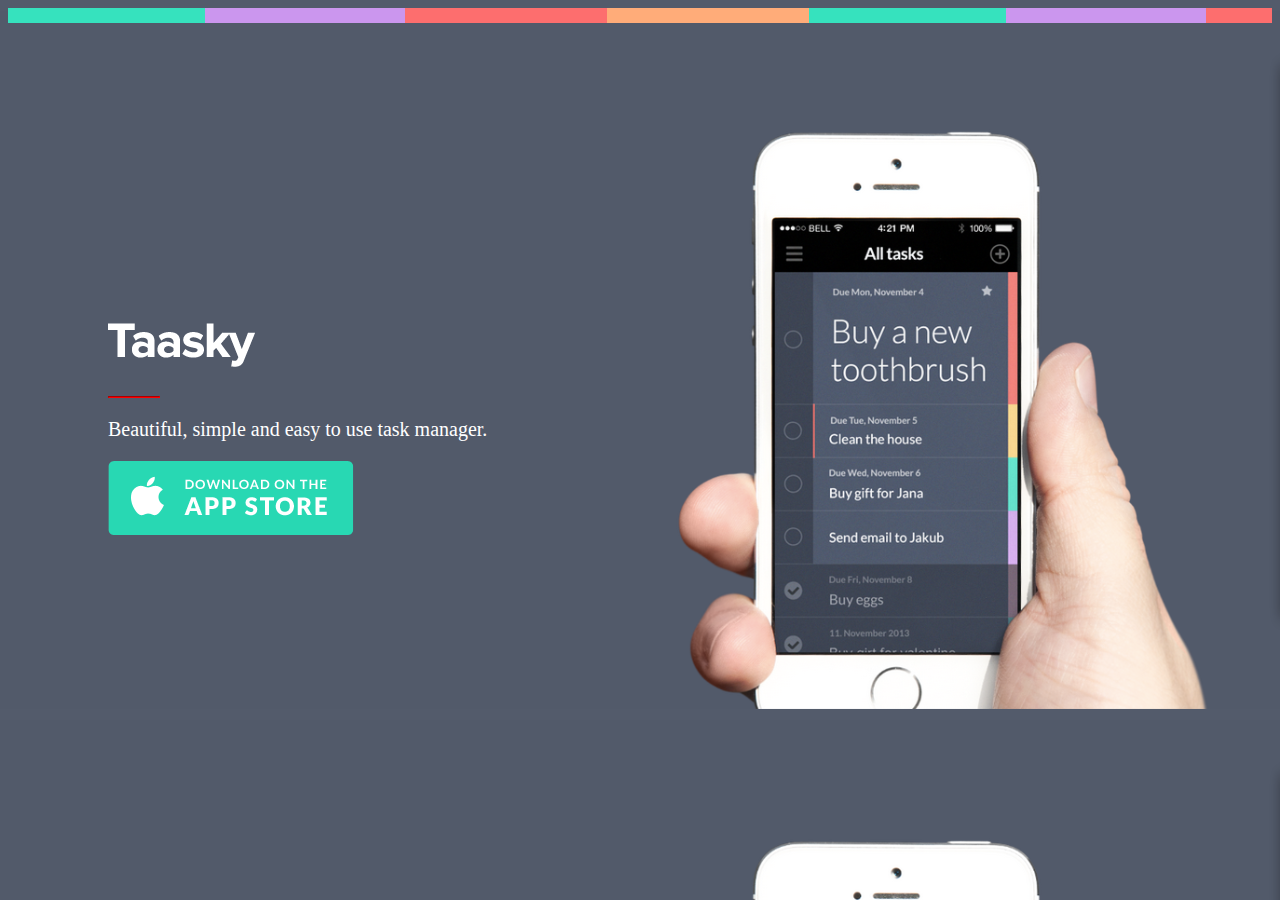
==== unit3/index.html @ 830668c5 "jamram.github.io" ====
<!DOCTYPE HTML> 

<html> 

	<head>
	<title>Taasky Homepage</title>
	<link rel="stylesheet" type="text/css" href="style.css"/>
	</head>

	<body>
    
    <div class="stripes"></div> 
    <div class="main">
    <h1><img src="Unit3ProjectAssets/Assets/logo-taasky.png" alt="Taasky" id="taasky" ></h1>

	<hr>

	<p>Beautiful, simple and easy to use task manager.</p>
	
		<a href="http://itunes.apple.com/us/app/taasky-beautiful-simple-easy/id720309412?l=cs&ls=1&mt=8"><img src="Unit3ProjectAssets/Assets/btn_store.png" width="246" height="74"></a>
	</div>
	
		</body> 

</html>
---- unit3/style.css ----
body 
{
	color: white;
	background: url(Unit3ProjectAssets/Assets/background.jpg);
	background-size: cover;
	
}
	
p {
	font-family: Helvetica-Light;
	font-size: 20px;
}

hr 
{
	border-color: red;
	width: 50px;
	margin-left: 0px
}


div.main {
 	margin-top: 300px;
    margin-bottom: 100px;
    margin-right: 150px;
    margin-left: 100px
}

div.stripes {		
   	background-image: url("Unit3ProjectAssets/Assets/stripes.png");
	background-repeat: repeat;
	height: 15px;
    padding:0;
}

	
	

		
		


	

	
	







/*Make use of some the property declarations you learned in this unit, such as:

background
font-size
font-family
color
height
width
padding
Align text using:

margin
font-weight
line-height*/
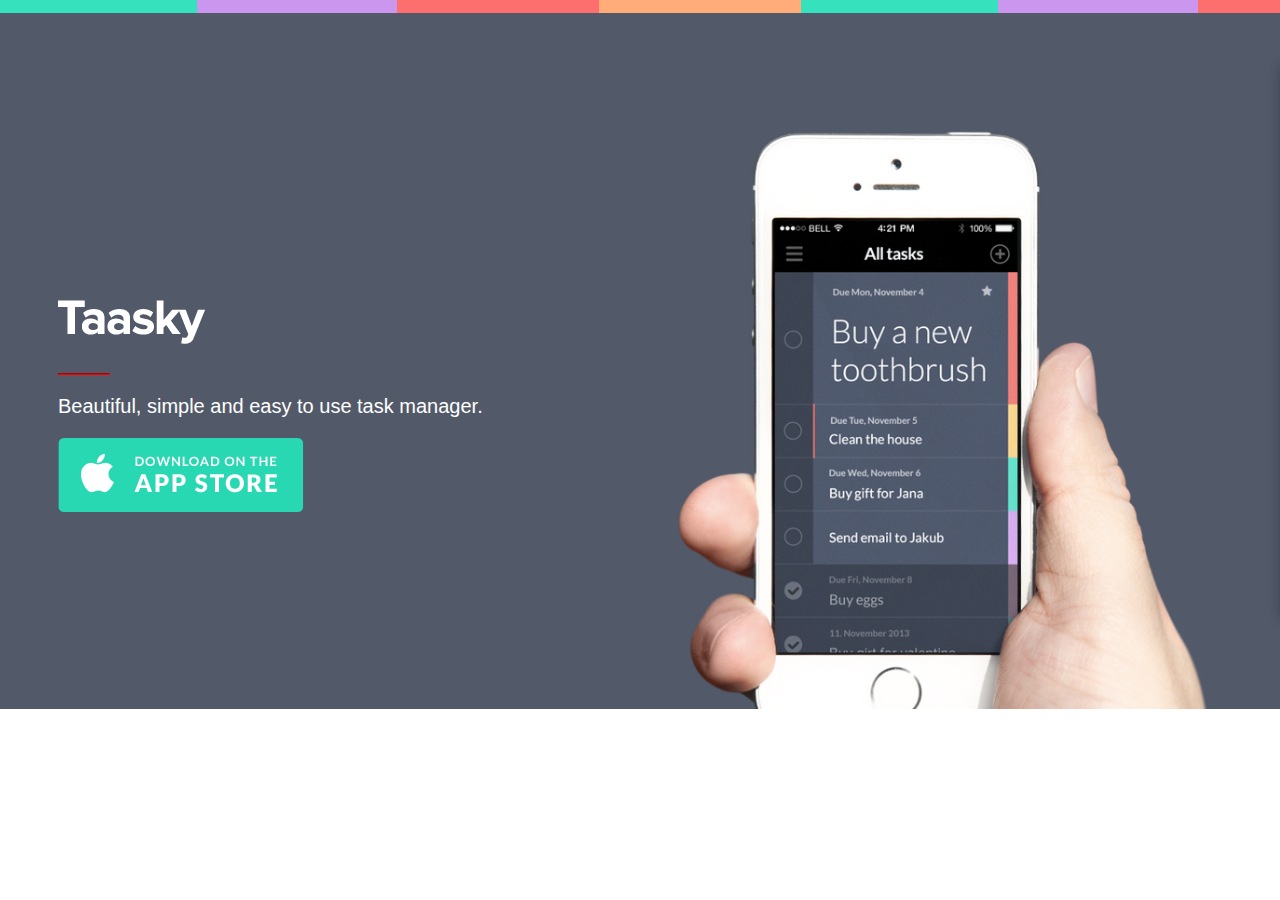
==== commit 2f2f349f: "jamram.github.io" ====
--- a/unit3/index.html
+++ b/unit3/index.html
@@ -8,8 +8,7 @@
 	</head>
 
 	<body>
-    
-    <div class="stripes"></div> 
+     
     <div class="main">
     <h1><img src="Unit3ProjectAssets/Assets/logo-taasky.png" alt="Taasky" id="taasky" ></h1>
 
--- a/unit3/style.css
+++ b/unit3/style.css
@@ -1,13 +1,15 @@
 body 
 {
 	color: white;
-	background: url(Unit3ProjectAssets/Assets/background.jpg);
-	background-size: cover;
+	background: url("Unit3ProjectAssets/Assets/stripes.png"), url("Unit3ProjectAssets/Assets/background.jpg");
+	background-size: auto, cover;
+	background-repeat: repeat-x, no-repeat;
 	
 }
 	
 p {
-	font-family: Helvetica-Light;
+	font-family: 'Helvetica';
+	font-weight: 100;
 	font-size: 20px;
 }
 
@@ -23,17 +25,12 @@
  	margin-top: 300px;
     margin-bottom: 100px;
     margin-right: 150px;
-    margin-left: 100px
+    margin-left: 50px
 }
 
-div.stripes {		
-   	background-image: url("Unit3ProjectAssets/Assets/stripes.png");
-	background-repeat: repeat;
-	height: 15px;
-    padding:0;
-}
 
-	
+
+
 	
 
 		
